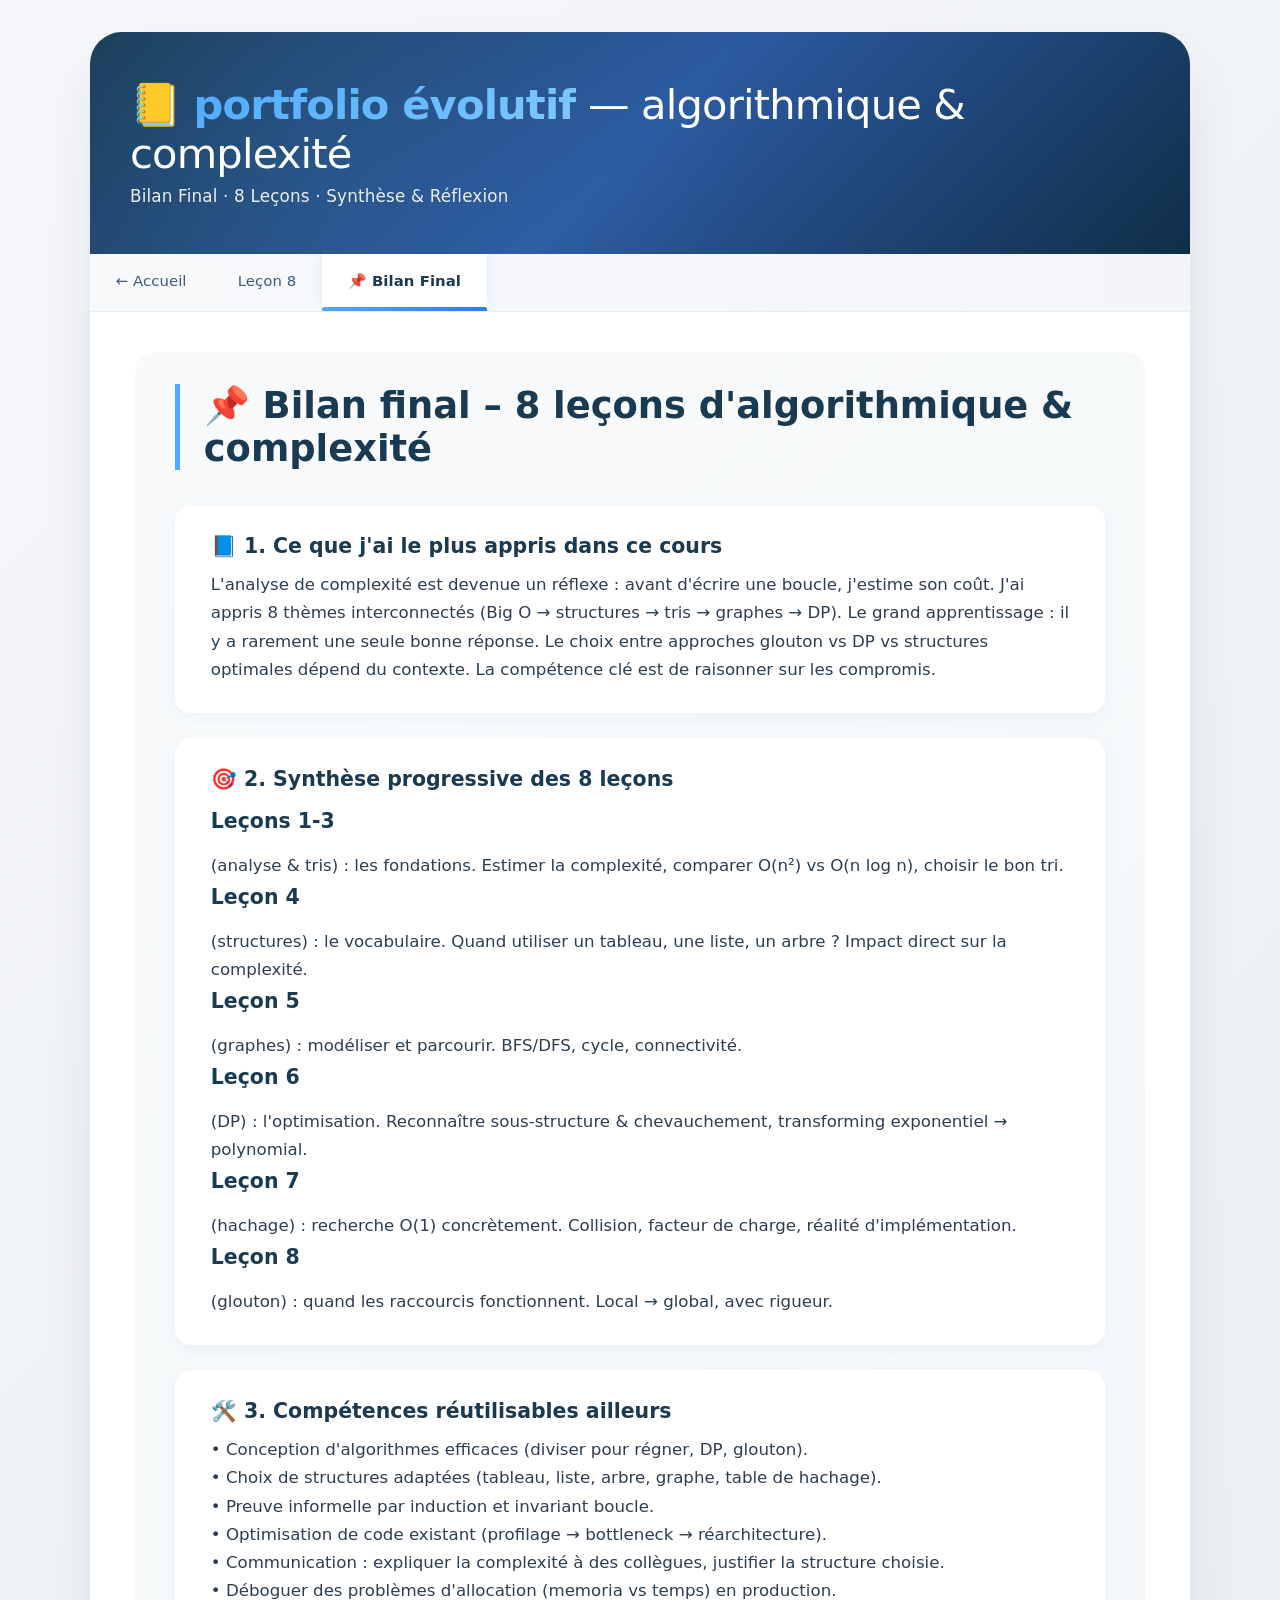
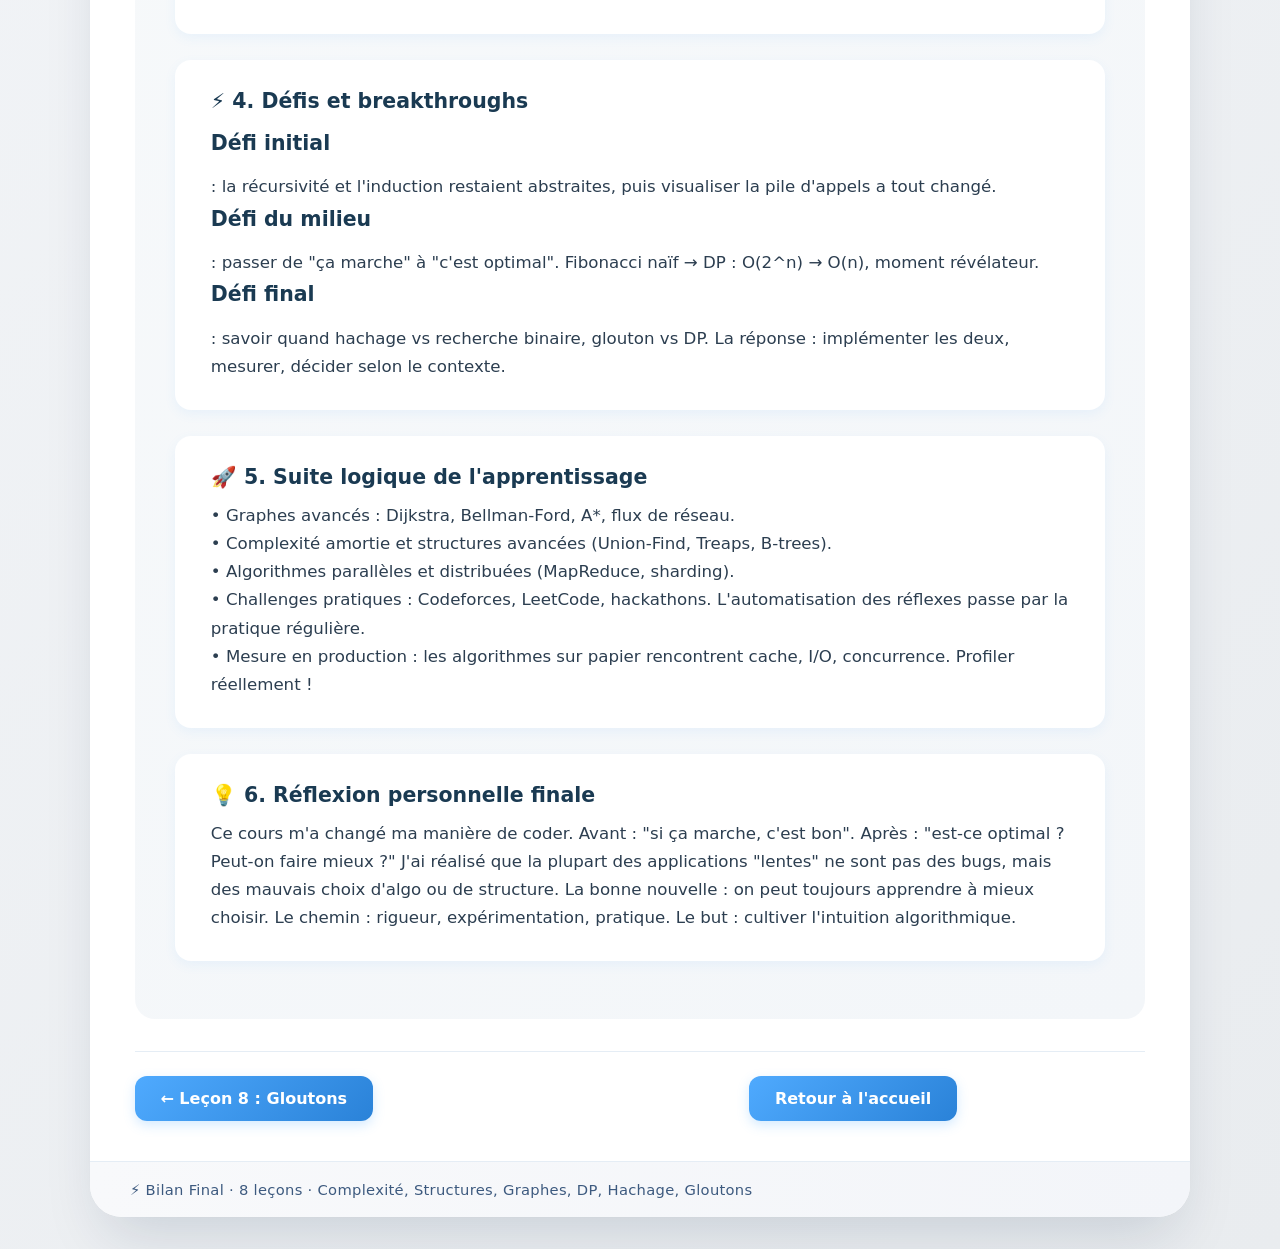
==== bilan.html @ 9cc4fc31 "Add leçon 1" ====
<!DOCTYPE html>
<html lang="fr">
<head>
    <meta charset="UTF-8">
    <meta name="viewport" content="width=device-width, initial-scale=1.0">
    <title>Bilan Final | Portfolio Algorithmique</title>
    <link rel="stylesheet" href="style.css">
</head>
<body>
<div class="portfolio">
    <div class="header">
        <h1>📒 <span>portfolio évolutif</span> — algorithmique & complexité</h1>
        <p>Bilan Final · 8 Leçons · Synthèse & Réflexion</p>
    </div>

    <div class="nav-bar">
        <a href="index.html" class="nav-link">← Accueil</a>
        <a href="lecon8.html" class="nav-link">Leçon 8</a>
        <a href="bilan.html" class="nav-link active">📌 Bilan Final</a>
    </div>

    <div class="content-pane">
        <div style="background: linear-gradient(135deg, #f8fafb 0%, #f3f6f9 100%); border-radius: 20px; padding: 2rem 2.5rem;">
            <h2 style="font-size: 2.3rem; font-weight: 700; color: #1a3a52; margin-bottom: 2.2rem; border-left: 5px solid #4faafe; padding-left: 1.5rem;">📌 Bilan final – 8 leçons d'algorithmique & complexité</h2>

            <div class="bilan-question">
                <strong>📘 1. Ce que j'ai le plus appris dans ce cours</strong>
                <p>L'analyse de complexité est devenue un réflexe : avant d'écrire une boucle, j'estime son coût. J'ai appris 8 thèmes interconnectés (Big O → structures → tris → graphes → DP). Le grand apprentissage : il y a rarement une seule bonne réponse. Le choix entre approches glouton vs DP vs structures optimales dépend du contexte. La compétence clé est de raisonner sur les compromis.</p>
            </div>

            <div class="bilan-question">
                <strong>🎯 2. Synthèse progressive des 8 leçons</strong>
                <p><strong>Leçons 1-3</strong> (analyse & tris) : les fondations. Estimer la complexité, comparer O(n²) vs O(n log n), choisir le bon tri.<br>
                <strong>Leçon 4</strong> (structures) : le vocabulaire. Quand utiliser un tableau, une liste, un arbre ? Impact direct sur la complexité.<br>
                <strong>Leçon 5</strong> (graphes) : modéliser et parcourir. BFS/DFS, cycle, connectivité.<br>
                <strong>Leçon 6</strong> (DP) : l'optimisation. Reconnaître sous-structure & chevauchement, transforming exponentiel → polynomial.<br>
                <strong>Leçon 7</strong> (hachage) : recherche O(1) concrètement. Collision, facteur de charge, réalité d'implémentation.<br>
                <strong>Leçon 8</strong> (glouton) : quand les raccourcis fonctionnent. Local → global, avec rigueur.</p>
            </div>

            <div class="bilan-question">
                <strong>🛠️ 3. Compétences réutilisables ailleurs</strong>
                <p>• Conception d'algorithmes efficaces (diviser pour régner, DP, glouton).<br>
                • Choix de structures adaptées (tableau, liste, arbre, graphe, table de hachage).<br>
                • Preuve informelle par induction et invariant boucle.<br>
                • Optimisation de code existant (profilage → bottleneck → réarchitecture).<br>
                • Communication : expliquer la complexité à des collègues, justifier la structure choisie.<br>
                • Déboguer des problèmes d'allocation (memoria vs temps) en production.</p>
            </div>

            <div class="bilan-question">
                <strong>⚡ 4. Défis et breakthroughs</strong>
                <p><strong>Défi initial</strong> : la récursivité et l'induction restaient abstraites, puis visualiser la pile d'appels a tout changé.<br>
                <strong>Défi du milieu</strong> : passer de "ça marche" à "c'est optimal". Fibonacci naïf → DP : O(2^n) → O(n), moment révélateur.<br>
                <strong>Défi final</strong> : savoir quand hachage vs recherche binaire, glouton vs DP. La réponse : implémenter les deux, mesurer, décider selon le contexte.</p>
            </div>

            <div class="bilan-question">
                <strong>🚀 5. Suite logique de l'apprentissage</strong>
                <p>• Graphes avancés : Dijkstra, Bellman-Ford, A*, flux de réseau.<br>
                • Complexité amortie et structures avancées (Union-Find, Treaps, B-trees).<br>
                • Algorithmes parallèles et distribuées (MapReduce, sharding).<br>
                • Challenges pratiques : Codeforces, LeetCode, hackathons. L'automatisation des réflexes passe par la pratique régulière.<br>
                • Mesure en production : les algorithmes sur papier rencontrent cache, I/O, concurrence. Profiler réellement !</p>
            </div>

            <div class="bilan-question">
                <strong>💡 6. Réflexion personnelle finale</strong>
                <p>Ce cours m'a changé ma manière de coder. Avant : "si ça marche, c'est bon". Après : "est-ce optimal ? Peut-on faire mieux ?" J'ai réalisé que la plupart des applications "lentes" ne sont pas des bugs, mais des mauvais choix d'algo ou de structure. La bonne nouvelle : on peut toujours apprendre à mieux choisir. Le chemin : rigueur, expérimentation, pratique. Le but : cultiver l'intuition algorithmique.</p>
            </div>
        </div>

        <div class="page-nav" style="margin-top: 2rem;">
            <a href="lecon8.html" class="prev">← Leçon 8 : Gloutons</a>
            <a href="index.html" class="back-home">Retour à l'accueil</a>
        </div>
    </div>

    <footer>
        ⚡ Bilan Final · 8 leçons · Complexité, Structures, Graphes, DP, Hachage, Gloutons
    </footer>
</div>
</body>
</html>
---- style.css ----
/* === Style global partagé - Algorithmique & Complexité === */

* {
    margin: 0;
    padding: 0;
    box-sizing: border-box;
    font-family: 'Inter', system-ui, -apple-system, BlinkMacSystemFont, 'Segoe UI', Roboto, sans-serif;
}

body {
    background: linear-gradient(135deg, #f5f7fa 0%, #e9ecef 100%);
    padding: 2rem 1rem;
    display: flex;
    justify-content: center;
    min-height: 100vh;
}

.portfolio {
    max-width: 1100px;
    width: 100%;
    background: white;
    border-radius: 32px;
    box-shadow: 0 30px 60px -15px rgba(0, 32, 64, 0.15), 0 0 1px rgba(0, 0, 0, 0.05);
    overflow: hidden;
    transition: box-shadow 0.3s ease;
}

.portfolio:hover {
    box-shadow: 0 40px 80px -20px rgba(0, 32, 64, 0.2), 0 0 1px rgba(0, 0, 0, 0.05);
}

/* En-tête */
.header {
    background: linear-gradient(135deg, #1a3a52 0%, #2c5aa0 50%, #0f2e47 100%);
    color: white;
    padding: 3rem 2.5rem;
    position: relative;
    overflow: hidden;
}

.header::before {
    content: '';
    position: absolute;
    top: 0;
    left: 0;
    right: 0;
    bottom: 0;
    background: radial-gradient(circle at 20% 50%, rgba(79, 172, 254, 0.1) 0%, transparent 50%);
    pointer-events: none;
}

.header h1 {
    font-weight: 400;
    font-size: 2.6rem;
    letter-spacing: -0.02em;
    margin-bottom: 0.5rem;
    position: relative;
    z-index: 1;
}

.header h1 span {
    font-weight: 700;
    background: linear-gradient(135deg, #4faafe 0%, #7ec8ff 100%);
    -webkit-background-clip: text;
    -webkit-text-fill-color: transparent;
    background-clip: text;
}

.header p {
    opacity: 0.9;
    font-size: 1.05rem;
    font-weight: 300;
    letter-spacing: 0.01em;
    position: relative;
    z-index: 1;
}

/* Navigation */
.nav-bar {
    display: flex;
    flex-wrap: wrap;
    background: linear-gradient(90deg, #f8f9fb 0%, #f3f5f9 100%);
    border-bottom: 1px solid #e5edf5;
    gap: 0;
    overflow-x: auto;
    scrollbar-width: thin;
    scrollbar-color: #4faafe #f3f5f9;
    padding: 0;
}

.nav-bar::-webkit-scrollbar {
    height: 6px;
}

.nav-bar::-webkit-scrollbar-track {
    background: #f3f5f9;
}

.nav-bar::-webkit-scrollbar-thumb {
    background: linear-gradient(180deg, #4faafe 0%, #2a82d8 100%);
    border-radius: 3px;
}

.nav-link {
    padding: 1.1rem 1.6rem;
    font-size: 0.93rem;
    font-weight: 500;
    background: transparent;
    border: none;
    text-decoration: none;
    cursor: pointer;
    color: #3d5a7f;
    transition: all 0.3s cubic-bezier(0.4, 0, 0.2, 1);
    border-bottom: 4px solid transparent;
    white-space: nowrap;
    flex-shrink: 0;
    position: relative;
    letter-spacing: 0.005em;
    display: inline-block;
}

.nav-link::after {
    content: '';
    position: absolute;
    bottom: -4px;
    left: 0;
    right: 0;
    height: 4px;
    background: linear-gradient(90deg, #4faafe 0%, #2a82d8 100%);
    transform: scaleX(0);
    transform-origin: center;
    transition: transform 0.3s cubic-bezier(0.4, 0, 0.2, 1);
    border-radius: 2px 2px 0 0;
}

.nav-link:hover {
    background: rgba(79, 170, 254, 0.08);
    color: #1a3a52;
}

.nav-link.active {
    background: white;
    color: #1a3a52;
    font-weight: 600;
    box-shadow: 0 -4px 12px rgba(79, 170, 254, 0.15);
}

.nav-link.active::after {
    transform: scaleX(1);
}

@media (max-width: 768px) {
    .nav-link {
        padding: 0.95rem 1rem;
        font-size: 0.8rem;
    }
}

/* Contenu */
.content-pane {
    padding: 2.5rem 2.8rem;
    background: white;
    animation: fadeIn 0.4s ease-out;
}

@keyframes fadeIn {
    from { opacity: 0; }
    to { opacity: 1; }
}

.card {
    margin-bottom: 2.8rem;
    border-radius: 20px;
    animation: slideUp 0.5s ease-out;
}

@keyframes slideUp {
    from {
        opacity: 0;
        transform: translateY(10px);
    }
    to {
        opacity: 1;
        transform: translateY(0);
    }
}

.section-title {
    font-size: 1.45rem;
    font-weight: 600;
    color: #1a3a52;
    display: flex;
    align-items: center;
    gap: 12px;
    border-bottom: 3px solid #e5edf5;
    padding-bottom: 0.8rem;
    margin-bottom: 1.6rem;
    transition: all 0.3s ease;
}

.section-title:hover {
    color: #4faafe;
}

.section-title i {
    font-size: 1.8rem;
    transition: transform 0.3s ease;
}

.section-title:hover i {
    transform: scale(1.1);
}

/* Blocs de contenu */
.reflexion-block {
    background: linear-gradient(135deg, #f0f8ff 0%, #e8f4ff 100%);
    padding: 1.6rem 2.2rem;
    border-radius: 16px;
    border-left: 5px solid #4faafe;
    font-style: italic;
    color: #1a3a52;
    box-shadow: 0 4px 12px rgba(79, 170, 254, 0.08);
    line-height: 1.7;
    font-size: 1.02rem;
    transition: all 0.3s ease;
}

.reflexion-block:hover {
    box-shadow: 0 8px 20px rgba(79, 170, 254, 0.12);
    transform: translateY(-2px);
}

.synthese {
    background: white;
    padding: 1.4rem 0;
}

.synthese p {
    margin-bottom: 0.8rem;
    font-size: 1.04rem;
    line-height: 1.7;
    color: #2c3e50;
}

.keyword {
    background: linear-gradient(135deg, #4faafe 0%, #2a82d8 100%);
    padding: 0.3rem 0.8rem;
    border-radius: 20px;
    font-size: 0.88rem;
    font-weight: 600;
    color: white;
    margin-right: 0.6rem;
    display: inline-block;
    box-shadow: 0 2px 8px rgba(79, 170, 254, 0.25);
    transition: all 0.3s ease;
}

.keyword:hover {
    transform: scale(1.05);
    box-shadow: 0 4px 12px rgba(79, 170, 254, 0.4);
}

.appli {
    background: linear-gradient(135deg, #f0f8ff 0%, #e8f2ff 100%);
    padding: 1.6rem 2.2rem;
    border-radius: 16px;
    border: 1px solid #c8e0f5;
    box-shadow: 0 4px 15px rgba(79, 170, 254, 0.1);
    font-size: 1.02rem;
    line-height: 1.7;
    color: #2c3e50;
    transition: all 0.3s ease;
}

.appli:hover {
    box-shadow: 0 8px 25px rgba(79, 170, 254, 0.15);
    transform: translateY(-2px);
}

/* Grille méta */
.meta-grid {
    display: grid;
    grid-template-columns: repeat(auto-fit, minmax(220px, 1fr));
    gap: 1.6rem;
    margin-top: 1rem;
}

.meta-item {
    background: linear-gradient(135deg, #f8fafb 0%, #f3f6f9 100%);
    border-radius: 16px;
    padding: 1.6rem 1.4rem;
    box-shadow: 0 2px 8px rgba(0, 0, 0, 0.04), 0 0 1px rgba(0, 0, 0, 0.02);
    border: 1px solid #e5edf5;
    transition: all 0.3s ease;
}

.meta-item:hover {
    box-shadow: 0 8px 24px rgba(79, 170, 254, 0.12);
    transform: translateY(-4px);
    border-color: #4faafe;
}

.meta-item h4 {
    color: #1a3a52;
    font-weight: 700;
    margin-bottom: 0.8rem;
    border-left: 4px solid #4faafe;
    padding-left: 0.8rem;
    font-size: 1.05rem;
}

.meta-item p {
    color: #3d5a7f;
    font-size: 0.98rem;
    line-height: 1.6;
}

/* Bilan */
.bilan-pane {
    background: linear-gradient(135deg, #f8fafb 0%, #f3f6f9 100%);
    border-radius: 20px;
    padding: 2rem 2.5rem;
}

.bilan-pane h2 {
    font-size: 2.3rem;
    font-weight: 700;
    color: #1a3a52;
    margin-bottom: 2.2rem;
    border-left: 5px solid #4faafe;
    padding-left: 1.5rem;
}

.bilan-question {
    background: white;
    border-radius: 16px;
    padding: 1.8rem 2rem;
    margin-bottom: 1.6rem;
    box-shadow: 0 4px 12px rgba(79, 170, 254, 0.08);
    border-left: 4px solid transparent;
    transition: all 0.3s ease;
}

.bilan-question:hover {
    box-shadow: 0 8px 24px rgba(79, 170, 254, 0.15);
    border-left-color: #4faafe;
    transform: translateX(4px);
}

.bilan-question strong {
    display: block;
    font-size: 1.28rem;
    color: #1a3a52;
    margin-bottom: 0.8rem;
    font-weight: 700;
}

.bilan-question p {
    font-size: 1.04rem;
    line-height: 1.7;
    color: #2c3e50;
}

/* Footer */
footer {
    background: linear-gradient(90deg, #f8f9fb 0%, #f3f5f9 100%);
    padding: 1.2rem 2.5rem;
    font-size: 0.92rem;
    color: #3d5a7f;
    border-top: 1px solid #e5edf5;
    font-weight: 500;
    letter-spacing: 0.02em;
}

/* Navigation entre pages */
.page-nav {
    display: flex;
    justify-content: space-between;
    align-items: center;
    margin-top: 2rem;
    padding-top: 1.5rem;
    border-top: 1px solid #e5edf5;
}

.page-nav a {
    display: inline-block;
    padding: 0.8rem 1.6rem;
    background: linear-gradient(135deg, #4faafe 0%, #2a82d8 100%);
    color: white;
    text-decoration: none;
    border-radius: 12px;
    font-weight: 600;
    transition: all 0.3s ease;
    box-shadow: 0 4px 12px rgba(79, 170, 254, 0.25);
}

.page-nav a:hover {
    transform: translateY(-2px);
    box-shadow: 0 6px 20px rgba(79, 170, 254, 0.4);
}

.page-nav .prev {
    margin-right: auto;
}

.page-nav .next {
    margin-left: auto;
}

.page-nav .back-home {
    margin: 0 auto;
}

@media (max-width: 768px) {
    .content-pane {
        padding: 1.5rem 1.5rem;
    }

    .header {
        padding: 2rem 1.5rem;
    }

    .header h1 {
        font-size: 1.8rem;
    }

    .section-title {
        font-size: 1.2rem;
    }
}
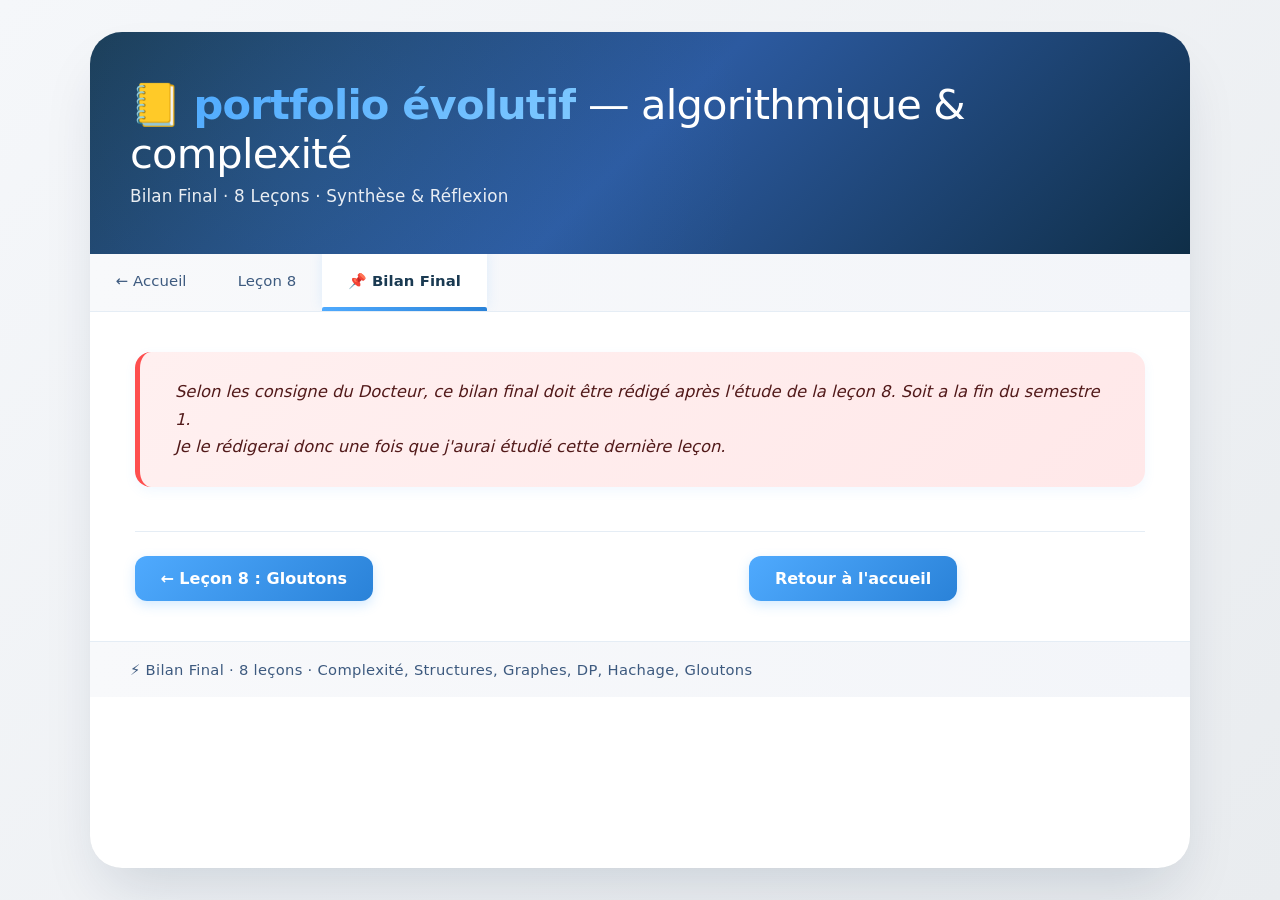
==== commit 9ff2d4fd: "Update bilan" ====
--- a/bilan.html
+++ b/bilan.html
@@ -20,7 +20,13 @@
     </div>
 
     <div class="content-pane">
-        <div style="background: linear-gradient(135deg, #f8fafb 0%, #f3f6f9 100%); border-radius: 20px; padding: 2rem 2.5rem;">
+        <div class="card">
+            <div class="reflexion-block-not-learned">
+                Selon les consigne du Docteur, ce bilan final doit être rédigé après l'étude de la leçon 8. Soit a la fin du semestre 1. <br />
+                Je le rédigerai donc une fois que j'aurai étudié cette dernière leçon.
+            </div>
+        </div>
+        <!-- <div style="background: linear-gradient(135deg, #f8fafb 0%, #f3f6f9 100%); border-radius: 20px; padding: 2rem 2.5rem;">
             <h2 style="font-size: 2.3rem; font-weight: 700; color: #1a3a52; margin-bottom: 2.2rem; border-left: 5px solid #4faafe; padding-left: 1.5rem;">📌 Bilan final – 8 leçons d'algorithmique & complexité</h2>
 
             <div class="bilan-question">
@@ -68,7 +74,7 @@
                 <strong>💡 6. Réflexion personnelle finale</strong>
                 <p>Ce cours m'a changé ma manière de coder. Avant : "si ça marche, c'est bon". Après : "est-ce optimal ? Peut-on faire mieux ?" J'ai réalisé que la plupart des applications "lentes" ne sont pas des bugs, mais des mauvais choix d'algo ou de structure. La bonne nouvelle : on peut toujours apprendre à mieux choisir. Le chemin : rigueur, expérimentation, pratique. Le but : cultiver l'intuition algorithmique.</p>
             </div>
-        </div>
+        </div> -->
 
         <div class="page-nav" style="margin-top: 2rem;">
             <a href="lecon8.html" class="prev">← Leçon 8 : Gloutons</a>
--- a/style.css
+++ b/style.css
@@ -212,22 +212,31 @@
 }
 
 /* Blocs de contenu */
-.reflexion-block {
-    background: linear-gradient(135deg, #f0f8ff 0%, #e8f4ff 100%);
+.reflexion-block, .reflexion-block-not-learned {
     padding: 1.6rem 2.2rem;
     border-radius: 16px;
-    border-left: 5px solid #4faafe;
     font-style: italic;
-    color: #1a3a52;
     box-shadow: 0 4px 12px rgba(79, 170, 254, 0.08);
     line-height: 1.7;
     font-size: 1.02rem;
     transition: all 0.3s ease;
 }
 
-.reflexion-block:hover {
+.reflexion-block:hover, .reflexion-block-not-learned:hover {
     box-shadow: 0 8px 20px rgba(79, 170, 254, 0.12);
     transform: translateY(-2px);
+}
+
+.reflexion-block {
+    background: linear-gradient(135deg, #f0f8ff 0%, #e8f4ff 100%);
+    border-left: 5px solid #4faafe;
+    color: #1a3a52;
+}
+
+.reflexion-block-not-learned {
+    background: linear-gradient(135deg, #fff0f0 0%, #ffe8e9 100%);
+    border-left: 5px solid #fe4f4f;
+    color: #521a1a;
 }
 
 .synthese {
